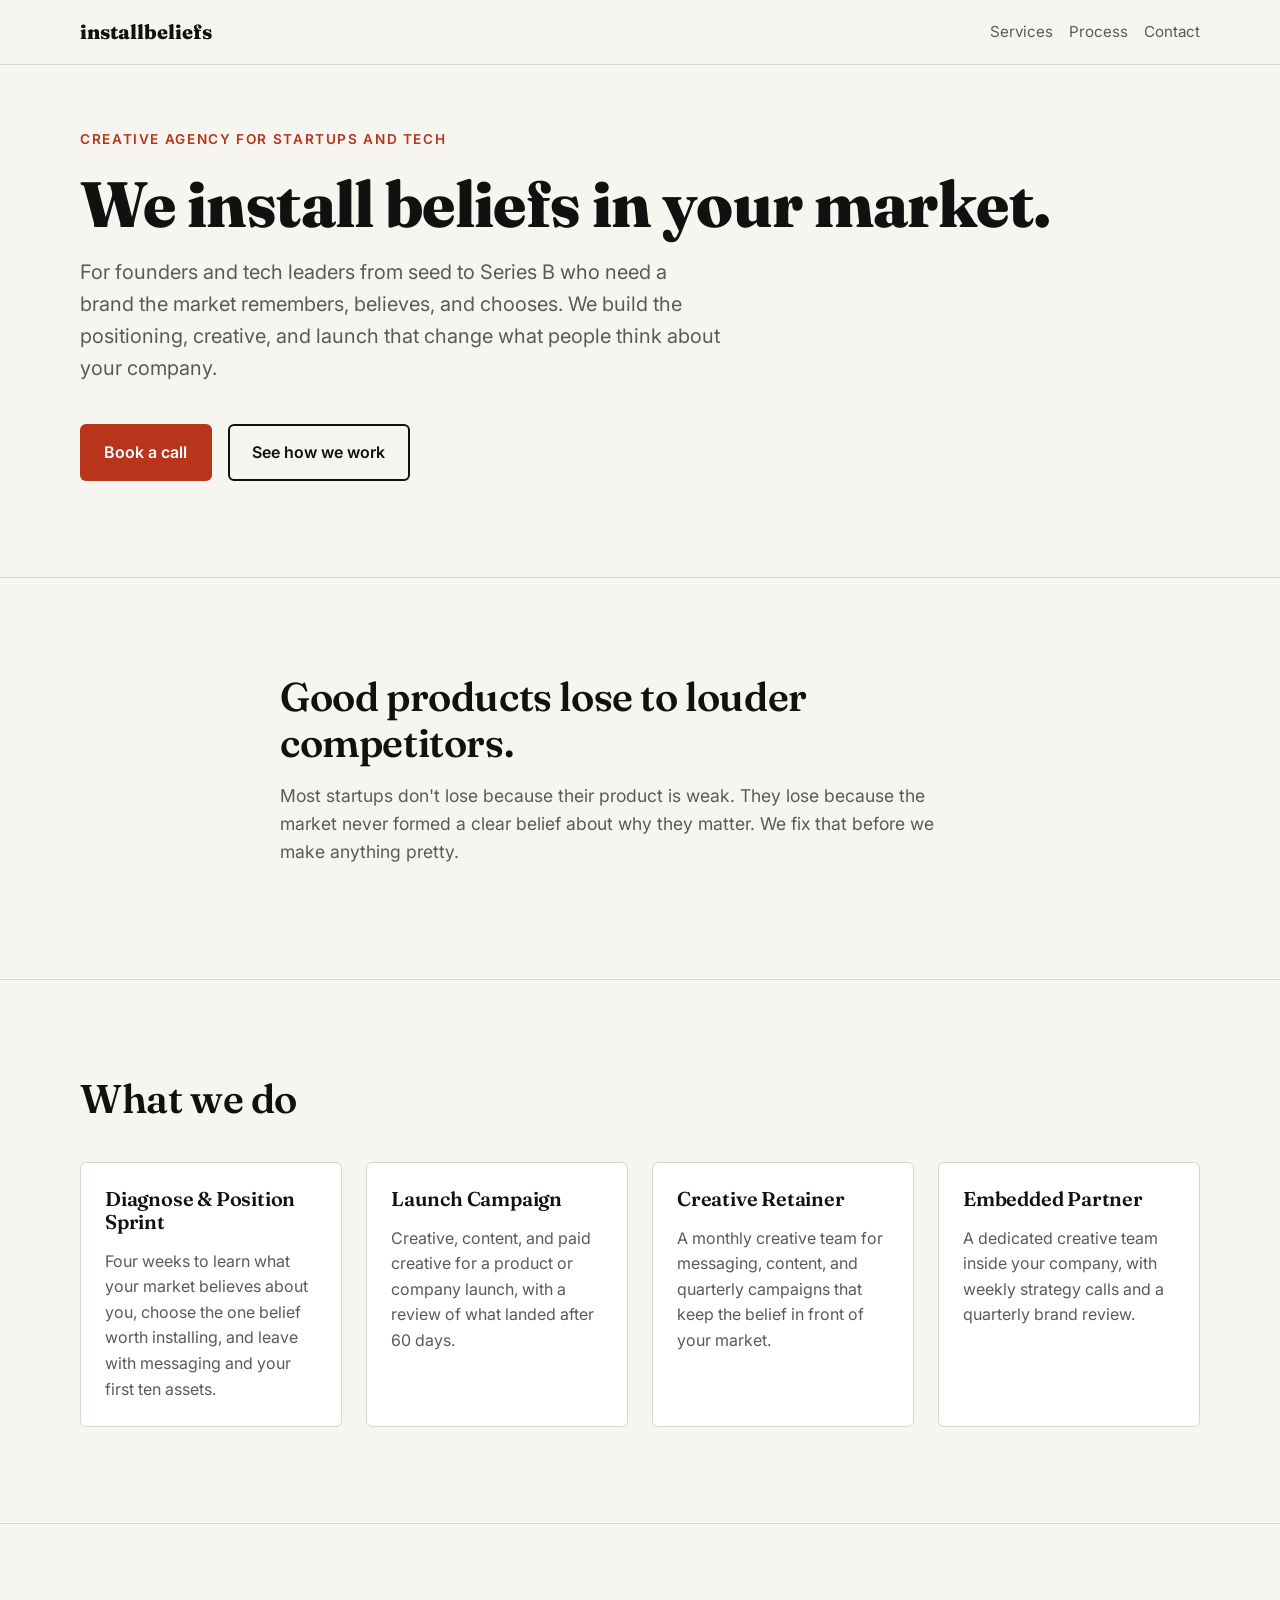
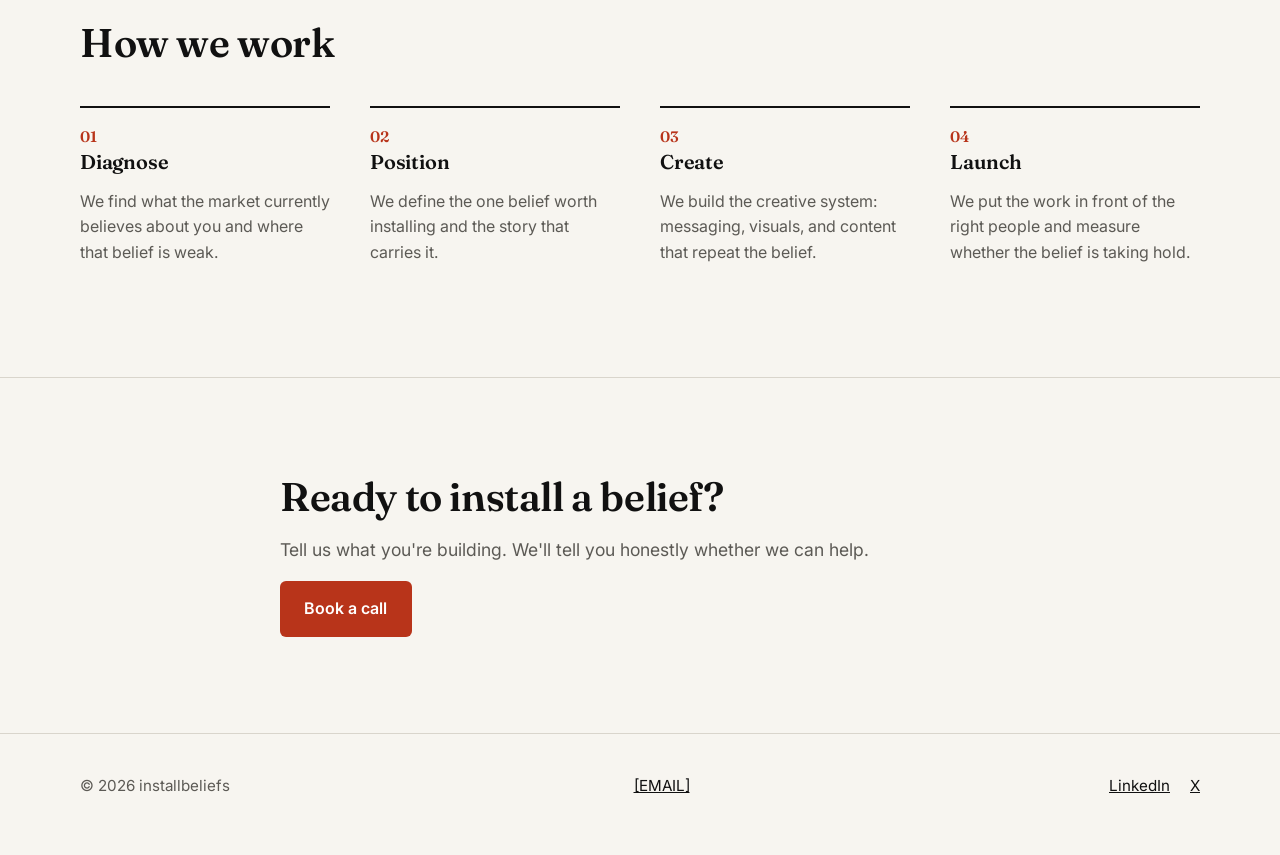
==== index.html @ 80e68b8f "content: add agency name and services, remove empty work section installbeliefs name, four services," ====
<!--
PLACEHOLDERS TO REPLACE (every bracketed placeholder still in this file):
- [EMAIL]  (footer mailto + visible text)
- [SOCIAL URL]  (footer social links, LinkedIn + X)
-->
<!DOCTYPE html>
<html lang="en">
<head>
  <meta charset="UTF-8">
  <meta name="viewport" content="width=device-width, initial-scale=1.0">
  <title>installbeliefs | We install beliefs in your market.</title>
  <meta name="description" content="A creative agency for startups and tech companies that shapes how the market perceives, remembers, and chooses your brand.">
  <meta property="og:title" content="installbeliefs | We install beliefs in your market.">
  <meta property="og:description" content="Creative agency for startups and tech companies.">
  <meta property="og:type" content="website">
  <meta property="og:url" content="https://installbeliefs.com">
  <link rel="preconnect" href="https://fonts.googleapis.com">
  <link rel="preconnect" href="https://fonts.gstatic.com" crossorigin>
  <link href="https://fonts.googleapis.com/css2?family=Fraunces:opsz,wght@9..144,600;9..144,800&family=Inter:wght@400;500;600&display=swap" rel="stylesheet">
  <link rel="stylesheet" href="styles.css">
</head>
<body>

  <a class="skip-link" href="#main">Skip to content</a>

  <header class="site-header">
    <div class="container header-inner">
      <a class="logo" href="index.html">installbeliefs</a>
      <nav class="site-nav" aria-label="Primary">
        <a href="#services">Services</a>
        <a href="#process">Process</a>
        <a href="contact.html">Contact</a>
      </nav>
    </div>
  </header>

  <main id="main">

    <section class="hero">
      <div class="container">
        <p class="eyebrow">Creative agency for startups and tech</p>
        <h1>We install beliefs in your market.</h1>
        <p class="lead">For founders and tech leaders from seed to Series B who need a brand the market remembers, believes, and chooses. We build the positioning, creative, and launch that change what people think about your company.</p>
        <div class="cta-row">
          <a class="btn btn-primary" href="contact.html">Book a call</a>
          <a class="btn btn-ghost" href="#process">See how we work</a>
        </div>
      </div>
    </section>

    <section class="problem">
      <div class="container narrow">
        <h2>Good products lose to louder competitors.</h2>
        <p>Most startups don't lose because their product is weak. They lose because the market never formed a clear belief about why they matter. We fix that before we make anything pretty.</p>
      </div>
    </section>

    <section class="services" id="services">
      <div class="container">
        <h2>What we do</h2>
        <div class="card-grid">
          <article class="card">
            <h3>Diagnose &amp; Position Sprint</h3>
            <p>Four weeks to learn what your market believes about you, choose the one belief worth installing, and leave with messaging and your first ten assets.</p>
          </article>
          <article class="card">
            <h3>Launch Campaign</h3>
            <p>Creative, content, and paid creative for a product or company launch, with a review of what landed after 60 days.</p>
          </article>
          <article class="card">
            <h3>Creative Retainer</h3>
            <p>A monthly creative team for messaging, content, and quarterly campaigns that keep the belief in front of your market.</p>
          </article>
          <article class="card">
            <h3>Embedded Partner</h3>
            <p>A dedicated creative team inside your company, with weekly strategy calls and a quarterly brand review.</p>
          </article>
        </div>
      </div>
    </section>

    <section class="process" id="process">
      <div class="container">
        <h2>How we work</h2>
        <ol class="steps">
          <li><span class="step-num">01</span><h3>Diagnose</h3><p>We find what the market currently believes about you and where that belief is weak.</p></li>
          <li><span class="step-num">02</span><h3>Position</h3><p>We define the one belief worth installing and the story that carries it.</p></li>
          <li><span class="step-num">03</span><h3>Create</h3><p>We build the creative system: messaging, visuals, and content that repeat the belief.</p></li>
          <li><span class="step-num">04</span><h3>Launch</h3><p>We put the work in front of the right people and measure whether the belief is taking hold.</p></li>
        </ol>
      </div>
    </section>

    <section class="closing">
      <div class="container narrow">
        <h2>Ready to install a belief?</h2>
        <p>Tell us what you're building. We'll tell you honestly whether we can help.</p>
        <a class="btn btn-primary" href="contact.html">Book a call</a>
      </div>
    </section>

  </main>

  <footer class="site-footer">
    <div class="container footer-inner">
      <p>&copy; <span id="year"></span> installbeliefs</p>
      <p><a href="mailto:[EMAIL]">[EMAIL]</a></p>
      <p class="socials">
        <a href="[SOCIAL URL]">LinkedIn</a>
        <a href="[SOCIAL URL]">X</a>
      </p>
    </div>
  </footer>

  <script src="script.js"></script>
</body>
</html>
---- styles.css ----
/* ---------- Tokens ---------- */
:root {
  --ink: #111111;
  --paper: #f7f5f0;
  --muted: #5c5a55;
  --rule: #d9d5cc;
  --input-border: #8a8780;
  --accent: #b8341a; /* placeholder accent */
  --accent-ink: #ffffff;

  --font-display: "Fraunces", Georgia, "Times New Roman", serif;
  --font-body: "Inter", system-ui, -apple-system, "Segoe UI", Roboto, sans-serif;

  --space-1: 0.5rem;
  --space-2: 1rem;
  --space-3: 1.5rem;
  --space-4: 2.5rem;
  --space-5: 4rem;
  --space-6: 6rem;

  --max: 1120px;
  --radius: 6px;
}

/* ---------- Base ---------- */
*, *::before, *::after { box-sizing: border-box; }

html { scroll-behavior: smooth; scroll-padding-top: 72px; }

body {
  margin: 0;
  font-family: var(--font-body);
  font-size: 1rem;
  line-height: 1.6;
  color: var(--ink);
  background: var(--paper);
  -webkit-font-smoothing: antialiased;
}

img { max-width: 100%; height: auto; display: block; }

h1, h2, h3 {
  font-family: var(--font-display);
  line-height: 1.15;
  margin: 0 0 var(--space-2);
  letter-spacing: -0.01em;
}
h1 { font-size: clamp(2.25rem, 5vw + 1rem, 4rem); font-weight: 800; }
h2 { font-size: clamp(1.75rem, 3vw + 1rem, 2.5rem); font-weight: 600; }
h3 { font-size: 1.25rem; font-weight: 600; }

p { margin: 0 0 var(--space-2); }
a { color: inherit; }

.container {
  width: min(100% - 2 * var(--space-3), var(--max));
  margin-inline: auto;
}
.narrow { max-width: 720px; }

.skip-link {
  position: absolute;
  left: -9999px;
  top: 0;
  background: var(--ink);
  color: var(--paper);
  padding: var(--space-1) var(--space-2);
}
.skip-link:focus { left: var(--space-2); top: var(--space-2); z-index: 100; }

:focus-visible {
  outline: 3px solid var(--accent);
  outline-offset: 3px;
}

/* ---------- Buttons ---------- */
.btn {
  display: inline-block;
  padding: 0.85rem 1.4rem;
  border-radius: var(--radius);
  font-weight: 600;
  text-decoration: none;
  border: 2px solid transparent;
  cursor: pointer;
  font: inherit;
  font-weight: 600;
  transition: background-color 0.15s ease, color 0.15s ease;
}
.btn-primary {
  background: var(--accent);
  color: var(--accent-ink);
}
.btn-primary:hover { background: var(--ink); }
.btn-ghost {
  border-color: var(--ink);
  color: var(--ink);
  background: transparent;
}
.btn-ghost:hover { background: var(--ink); color: var(--paper); }

/* ---------- Header ---------- */
.site-header {
  position: sticky;
  top: 0;
  z-index: 50;
  background: var(--paper);
  border-bottom: 1px solid var(--rule);
}
.header-inner {
  display: flex;
  align-items: center;
  justify-content: space-between;
  gap: var(--space-2);
  min-height: 64px;
  flex-wrap: wrap;
}
.logo {
  font-family: var(--font-display);
  font-weight: 800;
  font-size: 1.25rem;
  text-decoration: none;
}
.site-nav {
  display: flex;
  gap: var(--space-2);
  flex-wrap: wrap;
}
.site-nav a {
  text-decoration: none;
  font-size: 0.95rem;
  padding: 0.25rem 0;
  color: var(--muted);
}
.site-nav a:hover,
.site-nav a[aria-current="page"] { color: var(--ink); }

/* ---------- Hero ---------- */
.hero {
  padding: var(--space-5) 0 var(--space-6);
}
.eyebrow {
  font-size: 0.85rem;
  text-transform: uppercase;
  letter-spacing: 0.12em;
  color: var(--accent);
  font-weight: 600;
  margin-bottom: var(--space-2);
}
.lead {
  font-size: clamp(1.05rem, 1vw + 0.9rem, 1.25rem);
  color: var(--muted);
  max-width: 640px;
  margin-bottom: var(--space-4);
}
.cta-row {
  display: flex;
  gap: var(--space-2);
  flex-wrap: wrap;
}

/* ---------- Sections ---------- */
section { padding: var(--space-6) 0; border-top: 1px solid var(--rule); }
.hero { border-top: none; }

.problem h2 { max-width: 22ch; }
.problem p { color: var(--muted); font-size: 1.1rem; max-width: 60ch; }

.card-grid {
  display: grid;
  gap: var(--space-3);
  grid-template-columns: 1fr;
  margin-top: var(--space-4);
}
.card {
  background: #ffffff;
  border: 1px solid var(--rule);
  border-radius: var(--radius);
  padding: var(--space-3);
  transition: border-color 0.15s ease;
}
.card:hover { border-color: var(--ink); }
.card p { color: var(--muted); margin: 0; }

.case-client {
  font-size: 0.8rem;
  text-transform: uppercase;
  letter-spacing: 0.1em;
  color: var(--muted);
  font-weight: 600;
}
.card p.case-result {
  margin-top: var(--space-2);
  color: var(--ink) !important;
}
.case-result strong {
  font-family: var(--font-display);
  font-size: 1.75rem;
  color: var(--accent);
  display: block;
}

/* ---------- Process ---------- */
.steps {
  list-style: none;
  padding: 0;
  margin: var(--space-4) 0 0;
  display: grid;
  gap: var(--space-4);
  grid-template-columns: 1fr;
  counter-reset: none;
}
.steps li { border-top: 2px solid var(--ink); padding-top: var(--space-2); }
.step-num {
  font-family: var(--font-display);
  font-size: 0.95rem;
  color: var(--accent);
  font-weight: 600;
}
.steps p { color: var(--muted); }

/* ---------- Closing ---------- */
.closing { text-align: left; }
.closing p { color: var(--muted); font-size: 1.1rem; }

/* ---------- Contact ---------- */
.contact { padding-top: var(--space-5); }
.contact-grid {
  display: grid;
  gap: var(--space-5);
  grid-template-columns: 1fr;
}
.contact-form {
  display: grid;
  gap: var(--space-3);
}
.field { display: grid; gap: var(--space-1); }
.field label { font-weight: 500; }
.field input,
.field textarea,
.field select {
  font: inherit;
  padding: 0.7rem 0.85rem;
  border: 1px solid var(--input-border);
  border-radius: var(--radius);
  background: #ffffff;
  color: var(--ink);
  width: 100%;
}
.field input:focus-visible,
.field textarea:focus-visible,
.field select:focus-visible {
  outline: 3px solid var(--accent);
  outline-offset: 0;
  border-color: var(--accent);
}
.field input[aria-invalid="true"],
.field textarea[aria-invalid="true"] {
  border-color: #b3261e;
}
.error {
  color: #b3261e;
  font-size: 0.9rem;
  margin: 0;
  min-height: 0;
}
.error:empty { display: none; }
.form-success {
  color: var(--ink);
  background: #e7f3e8;
  border-left: 4px solid #2e7d32;
  padding: var(--space-2);
  border-radius: var(--radius);
}
.form-success[hidden] { display: none; }

/* ---------- Footer ---------- */
.site-footer {
  border-top: 1px solid var(--rule);
  padding: var(--space-4) 0;
  font-size: 0.95rem;
  color: var(--muted);
}
.footer-inner {
  display: flex;
  flex-wrap: wrap;
  gap: var(--space-2);
  justify-content: space-between;
  align-items: center;
}
.site-footer a { color: var(--ink); }
.socials a { margin-left: var(--space-2); }

/* ---------- Tablet and up ---------- */
@media (min-width: 768px) {
  .card-grid { grid-template-columns: repeat(2, 1fr); }
  .steps { grid-template-columns: repeat(2, 1fr); }
  .contact-grid { grid-template-columns: 1fr 1fr; }
}

/* ---------- Desktop ---------- */
@media (min-width: 1024px) {
  .card-grid.work-grid,
  .work .card-grid { grid-template-columns: repeat(3, 1fr); }
  .services .card-grid { grid-template-columns: repeat(4, 1fr); }
  .steps { grid-template-columns: repeat(4, 1fr); }
}

/* ---------- Reduced motion ---------- */
@media (prefers-reduced-motion: reduce) {
  html { scroll-behavior: auto; }
  * { transition: none !important; }
}
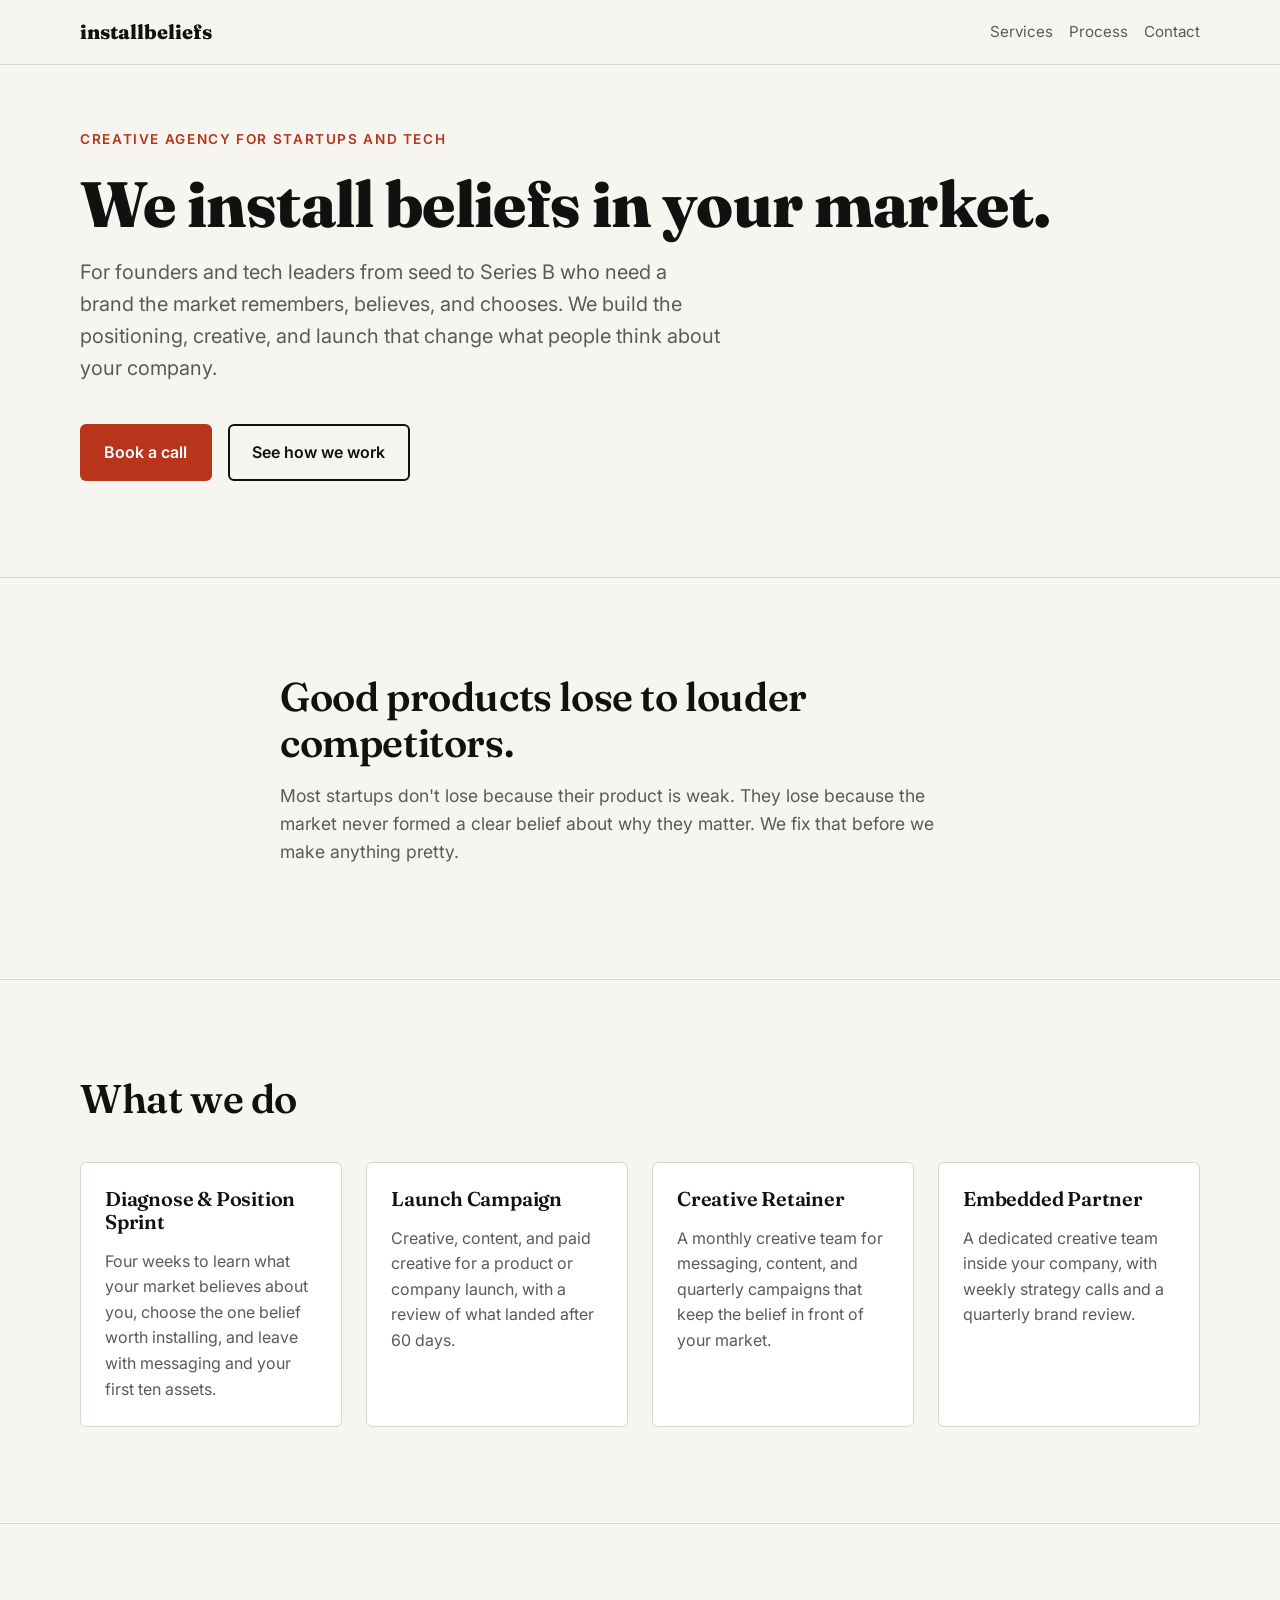
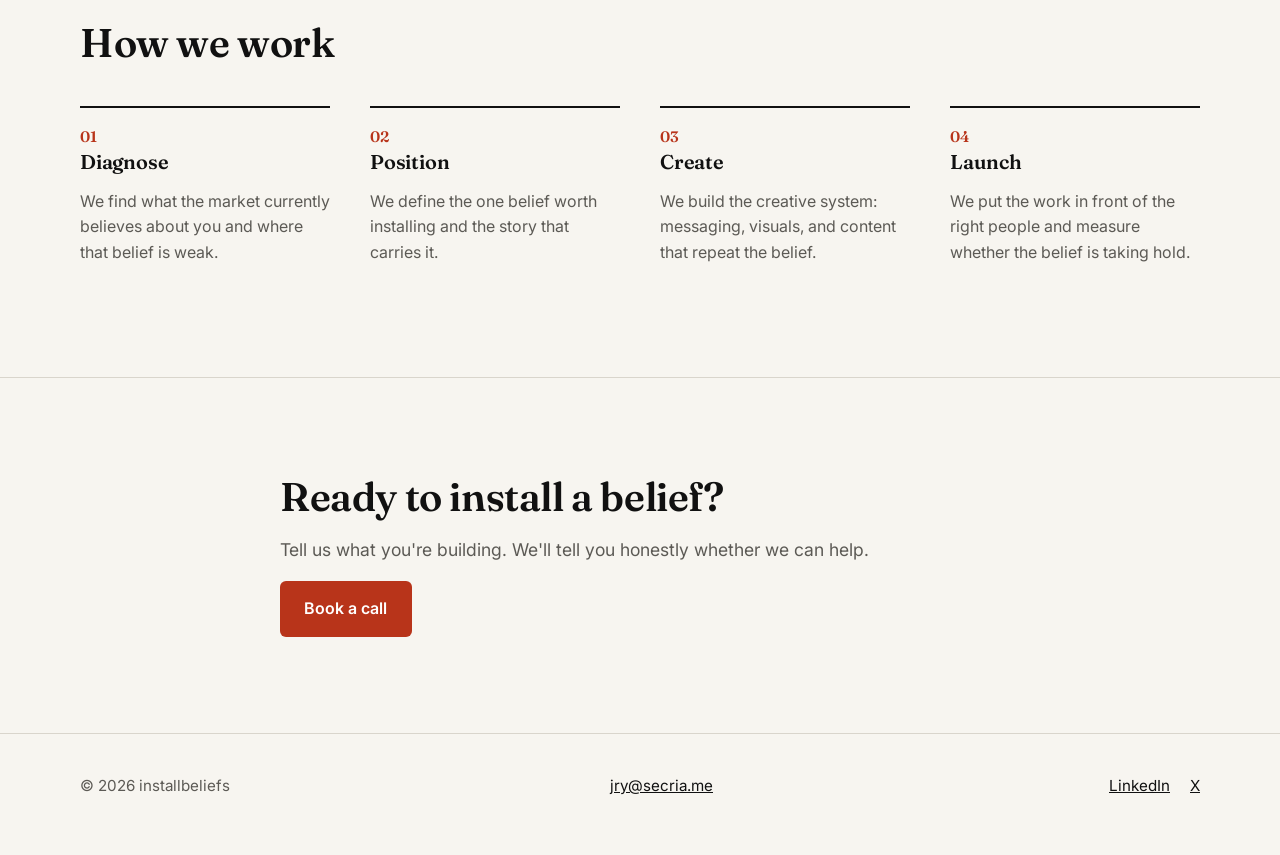
==== commit a3f68fe6: "content: add real contact values and endpoint" ====
--- a/index.html
+++ b/index.html
@@ -1,7 +1,5 @@
 <!--
-PLACEHOLDERS TO REPLACE (every bracketed placeholder still in this file):
-- [EMAIL]  (footer mailto + visible text)
-- [SOCIAL URL]  (footer social links, LinkedIn + X)
+PLACEHOLDER INVENTORY: none remain in this file. Real email and social URLs added 2026-10-11.
 -->
 <!DOCTYPE html>
 <html lang="en">
@@ -14,9 +12,11 @@
   <meta property="og:description" content="Creative agency for startups and tech companies.">
   <meta property="og:type" content="website">
   <meta property="og:url" content="https://installbeliefs.com">
+  <meta property="og:image" content="https://installbeliefs.com/og-image.png">
   <link rel="preconnect" href="https://fonts.googleapis.com">
   <link rel="preconnect" href="https://fonts.gstatic.com" crossorigin>
   <link href="https://fonts.googleapis.com/css2?family=Fraunces:opsz,wght@9..144,600;9..144,800&family=Inter:wght@400;500;600&display=swap" rel="stylesheet">
+  <link rel="icon" href="data:image/svg+xml,%3Csvg xmlns='http://www.w3.org/2000/svg' viewBox='0 0 16 16'%3E%3Ccircle cx='8' cy='3' r='1.6' fill='%23b8341a'/%3E%3Crect x='7.1' y='6' width='1.8' height='8' fill='%23b8341a'/%3E%3C/svg%3E">
   <link rel="stylesheet" href="styles.css">
 </head>
 <body>
@@ -104,10 +104,10 @@
   <footer class="site-footer">
     <div class="container footer-inner">
       <p>&copy; <span id="year"></span> installbeliefs</p>
-      <p><a href="mailto:[EMAIL]">[EMAIL]</a></p>
+      <p><a href="mailto:jry@secria.me">jry@secria.me</a></p>
       <p class="socials">
-        <a href="[SOCIAL URL]">LinkedIn</a>
-        <a href="[SOCIAL URL]">X</a>
+        <a href="https://www.linkedin.com/in/juliusy3/">LinkedIn</a>
+        <a href="https://x.com/juliusxyoung">X</a>
       </p>
     </div>
   </footer>
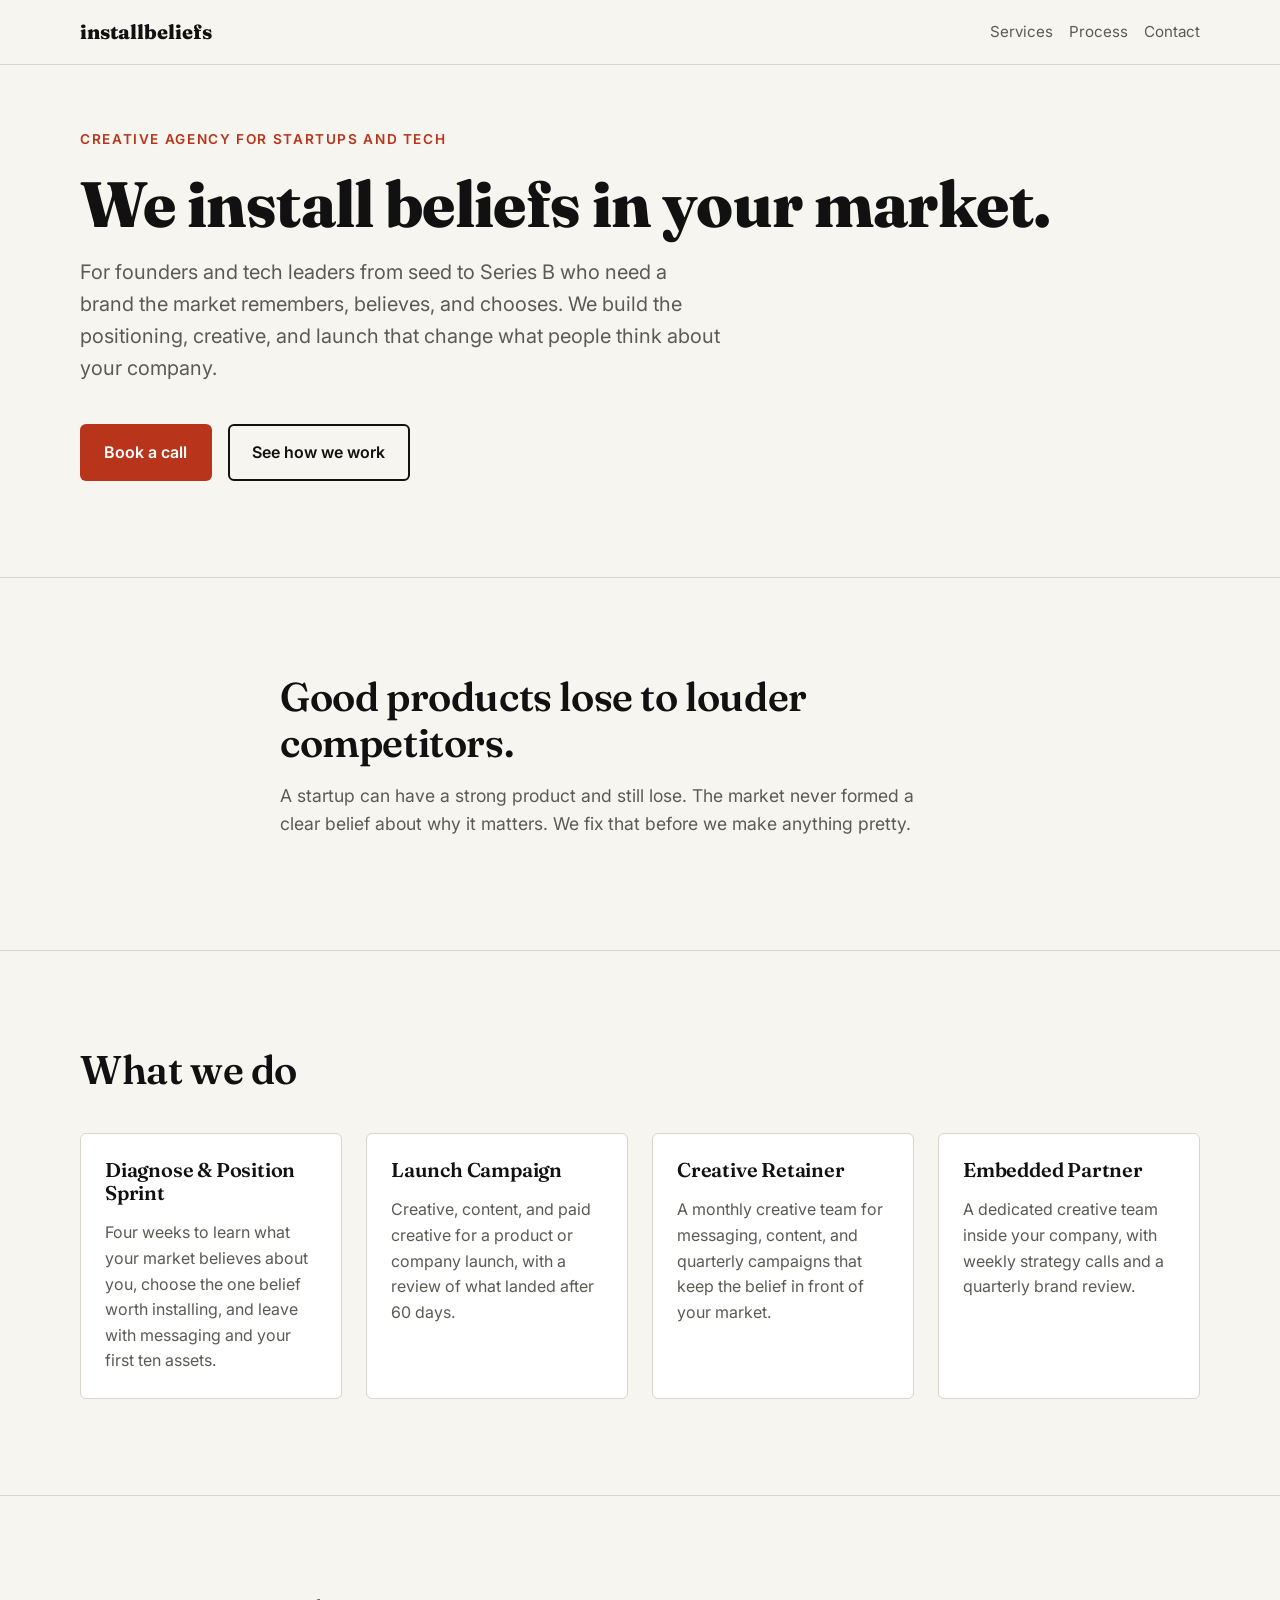
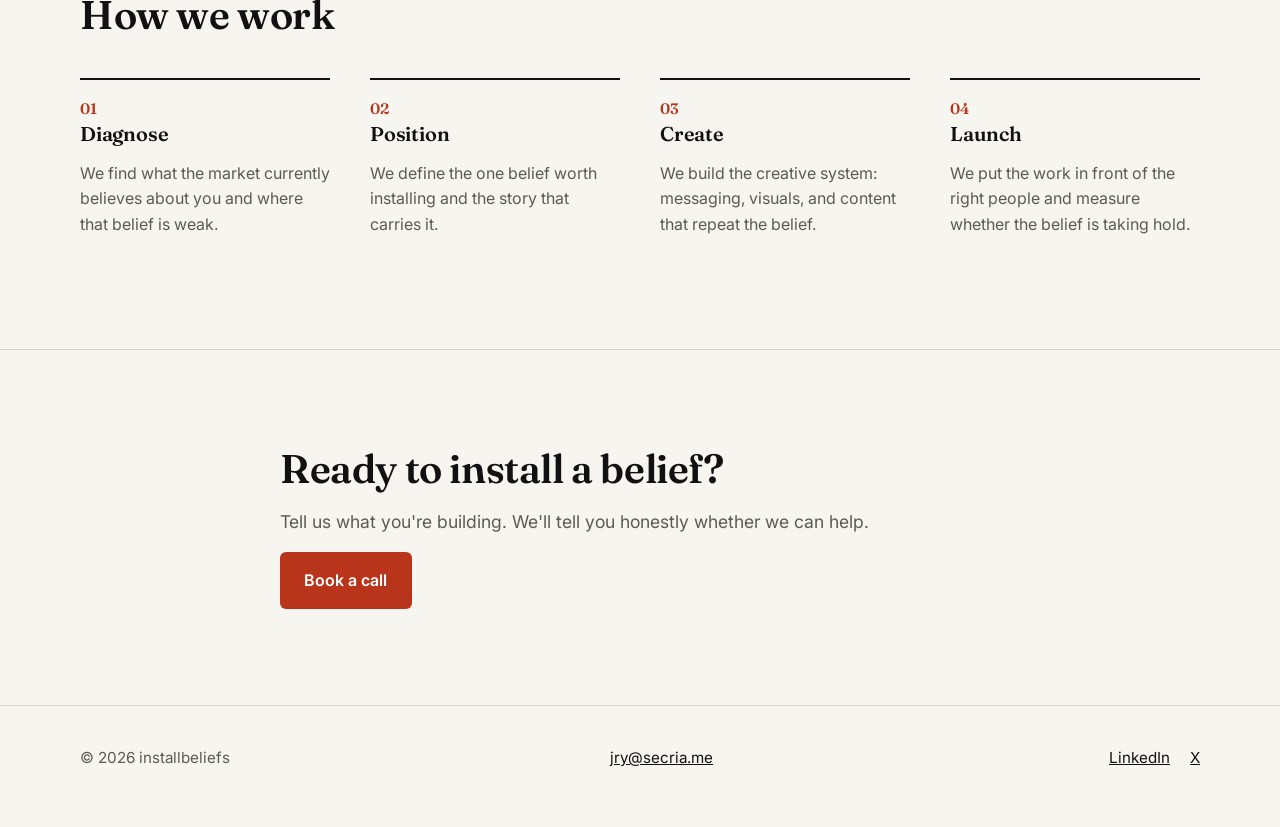
==== commit 9713f1ee: "narrative: remove unsourced Most startups claim from problem copy" ====
--- a/index.html
+++ b/index.html
@@ -51,7 +51,7 @@
     <section class="problem">
       <div class="container narrow">
         <h2>Good products lose to louder competitors.</h2>
-        <p>Most startups don't lose because their product is weak. They lose because the market never formed a clear belief about why they matter. We fix that before we make anything pretty.</p>
+        <p>A startup can have a strong product and still lose. The market never formed a clear belief about why it matters. We fix that before we make anything pretty.</p>
       </div>
     </section>
 
--- a/styles.css
+++ b/styles.css
@@ -232,6 +232,11 @@
 .contact-form {
   display: grid;
   gap: var(--space-3);
+}
+/* Honeypot: moved here from an inline style so the CSP can drop 'unsafe-inline'. */
+.contact-form input[name="company_website"] {
+  position: absolute;
+  left: -9999px;
 }
 .field { display: grid; gap: var(--space-1); }
 .field label { font-weight: 500; }
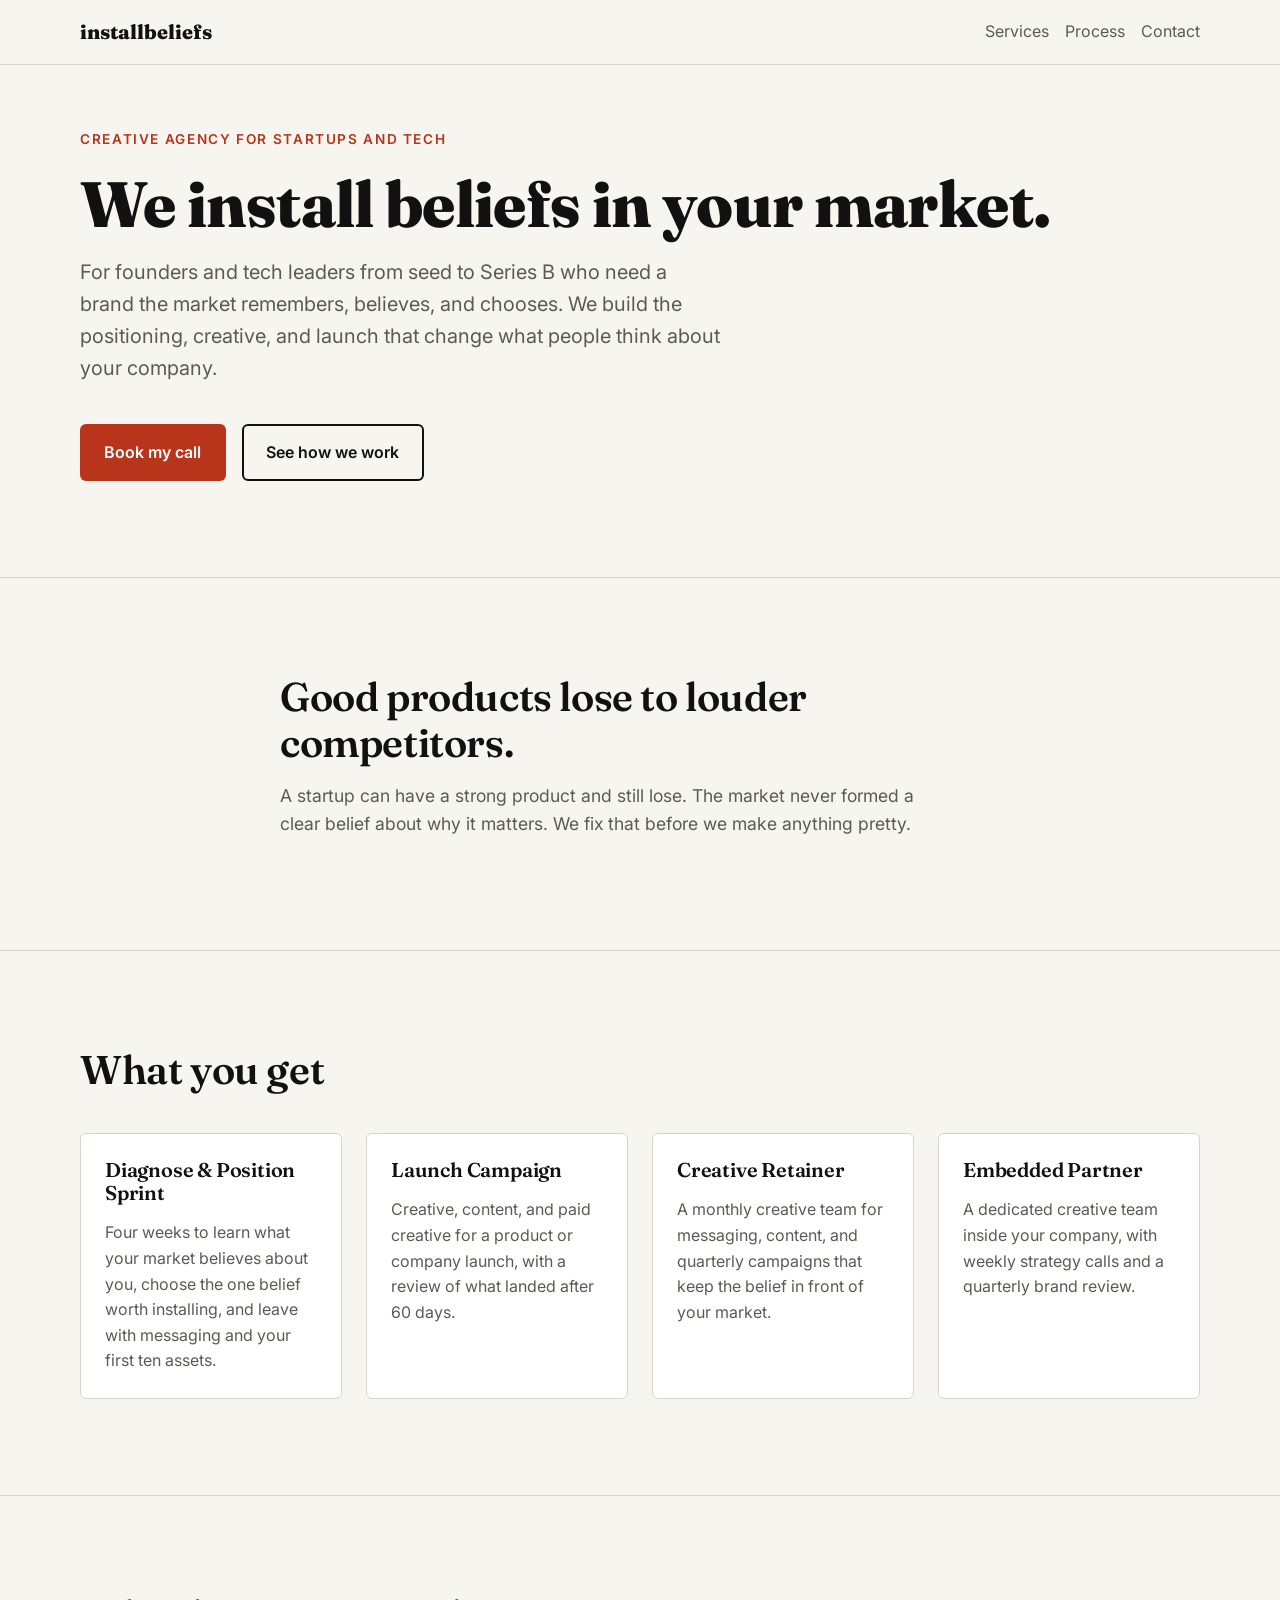
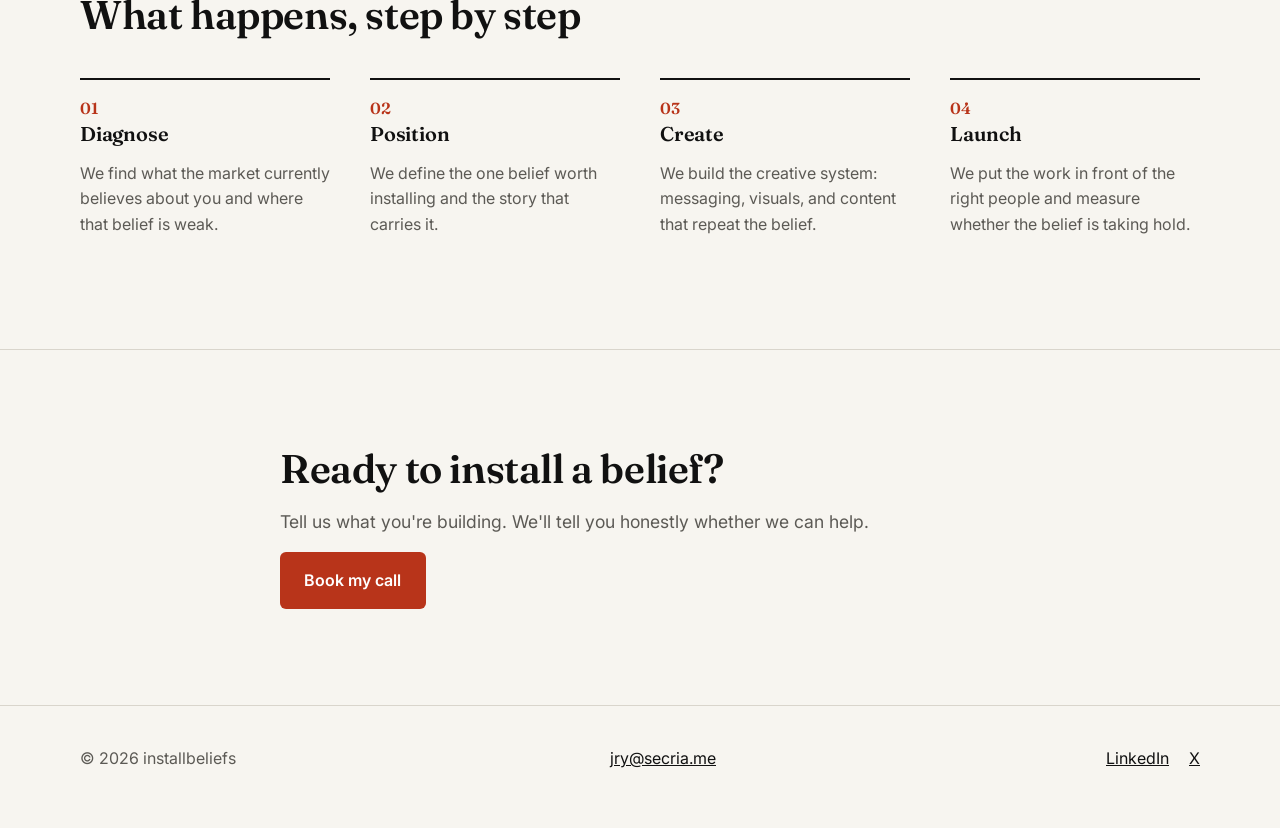
==== commit 81d42a06: "design: first-person CTAs and specific section labels" ====
--- a/index.html
+++ b/index.html
@@ -42,7 +42,7 @@
         <h1>We install beliefs in your market.</h1>
         <p class="lead">For founders and tech leaders from seed to Series B who need a brand the market remembers, believes, and chooses. We build the positioning, creative, and launch that change what people think about your company.</p>
         <div class="cta-row">
-          <a class="btn btn-primary" href="contact.html">Book a call</a>
+          <a class="btn btn-primary" href="contact.html">Book my call</a>
           <a class="btn btn-ghost" href="#process">See how we work</a>
         </div>
       </div>
@@ -57,7 +57,7 @@
 
     <section class="services" id="services">
       <div class="container">
-        <h2>What we do</h2>
+        <h2>What you get</h2>
         <div class="card-grid">
           <article class="card">
             <h3>Diagnose &amp; Position Sprint</h3>
@@ -81,7 +81,7 @@
 
     <section class="process" id="process">
       <div class="container">
-        <h2>How we work</h2>
+        <h2>What happens, step by step</h2>
         <ol class="steps">
           <li><span class="step-num">01</span><h3>Diagnose</h3><p>We find what the market currently believes about you and where that belief is weak.</p></li>
           <li><span class="step-num">02</span><h3>Position</h3><p>We define the one belief worth installing and the story that carries it.</p></li>
@@ -95,7 +95,7 @@
       <div class="container narrow">
         <h2>Ready to install a belief?</h2>
         <p>Tell us what you're building. We'll tell you honestly whether we can help.</p>
-        <a class="btn btn-primary" href="contact.html">Book a call</a>
+        <a class="btn btn-primary" href="contact.html">Book my call</a>
       </div>
     </section>
 
--- a/styles.css
+++ b/styles.css
@@ -127,7 +127,7 @@
 }
 .site-nav a {
   text-decoration: none;
-  font-size: 0.95rem;
+  font-size: 1rem;
   padding: 0.25rem 0;
   color: var(--muted);
 }
@@ -212,7 +212,7 @@
 .steps li { border-top: 2px solid var(--ink); padding-top: var(--space-2); }
 .step-num {
   font-family: var(--font-display);
-  font-size: 0.95rem;
+  font-size: 1rem;
   color: var(--accent);
   font-weight: 600;
 }
@@ -239,7 +239,7 @@
   left: -9999px;
 }
 .field { display: grid; gap: var(--space-1); }
-.field label { font-weight: 500; }
+.field label { font-weight: 600; }
 .field input,
 .field textarea,
 .field select {
@@ -264,7 +264,7 @@
 }
 .error {
   color: #b3261e;
-  font-size: 0.9rem;
+  font-size: 1rem;
   margin: 0;
   min-height: 0;
 }
@@ -282,7 +282,7 @@
 .site-footer {
   border-top: 1px solid var(--rule);
   padding: var(--space-4) 0;
-  font-size: 0.95rem;
+  font-size: 1rem;
   color: var(--muted);
 }
 .footer-inner {
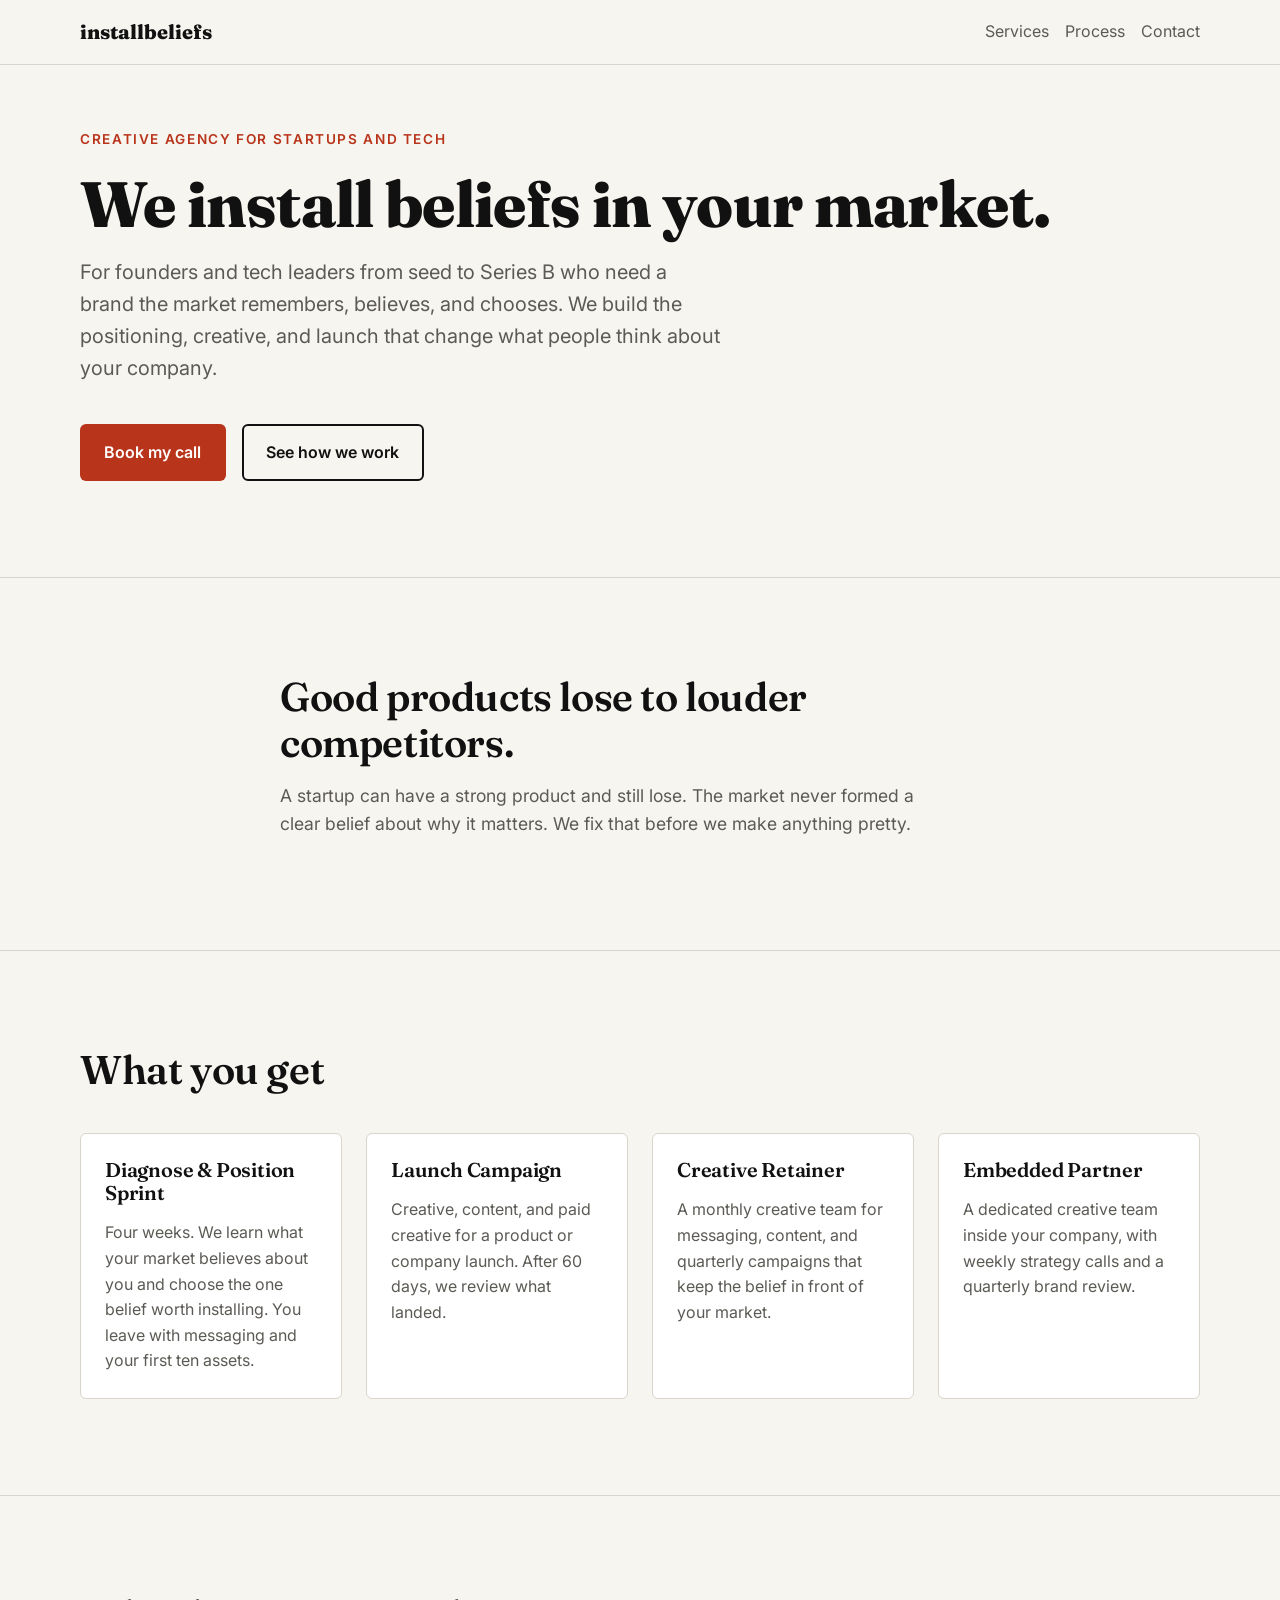
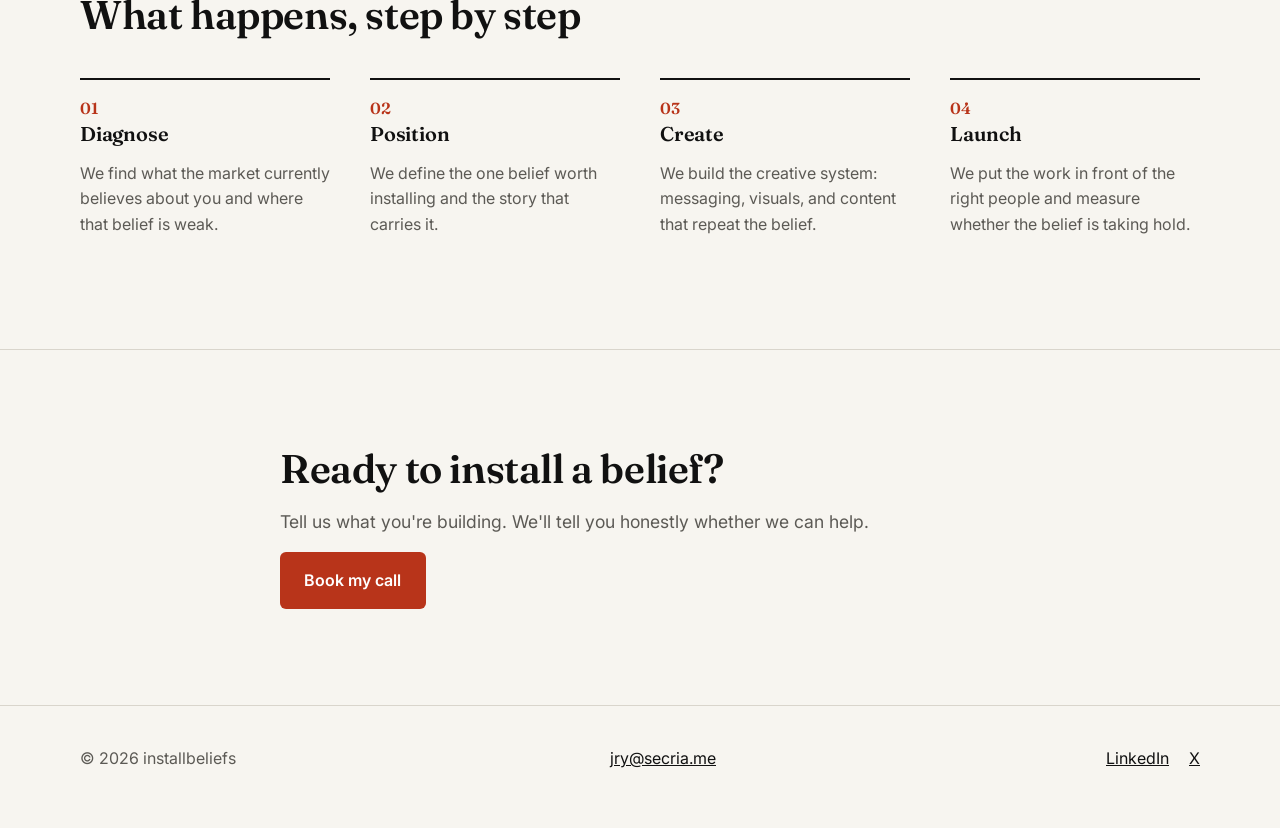
==== commit 49c4b9cb: "design: split long sentences in the Sprint and Launch cards" ====
--- a/index.html
+++ b/index.html
@@ -61,11 +61,11 @@
         <div class="card-grid">
           <article class="card">
             <h3>Diagnose &amp; Position Sprint</h3>
-            <p>Four weeks to learn what your market believes about you, choose the one belief worth installing, and leave with messaging and your first ten assets.</p>
+            <p>Four weeks. We learn what your market believes about you and choose the one belief worth installing. You leave with messaging and your first ten assets.</p>
           </article>
           <article class="card">
             <h3>Launch Campaign</h3>
-            <p>Creative, content, and paid creative for a product or company launch, with a review of what landed after 60 days.</p>
+            <p>Creative, content, and paid creative for a product or company launch. After 60 days, we review what landed.</p>
           </article>
           <article class="card">
             <h3>Creative Retainer</h3>
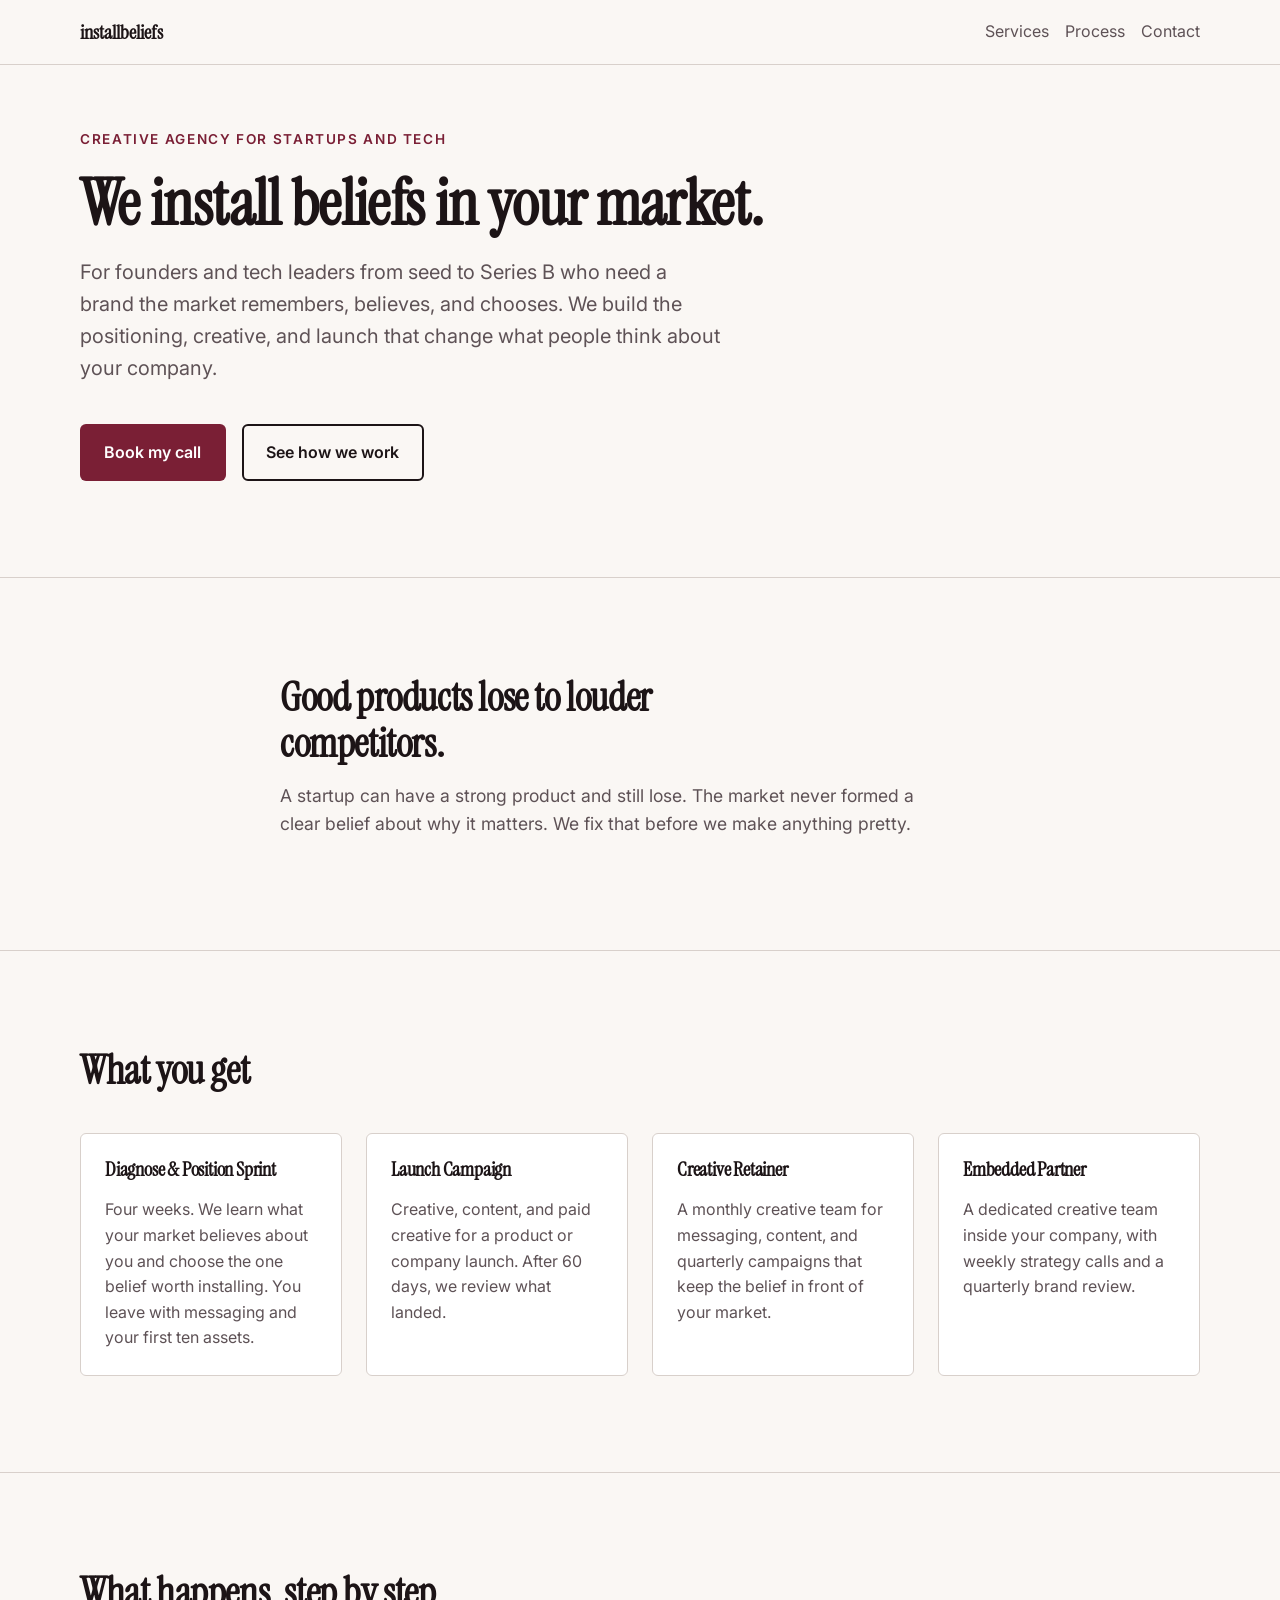
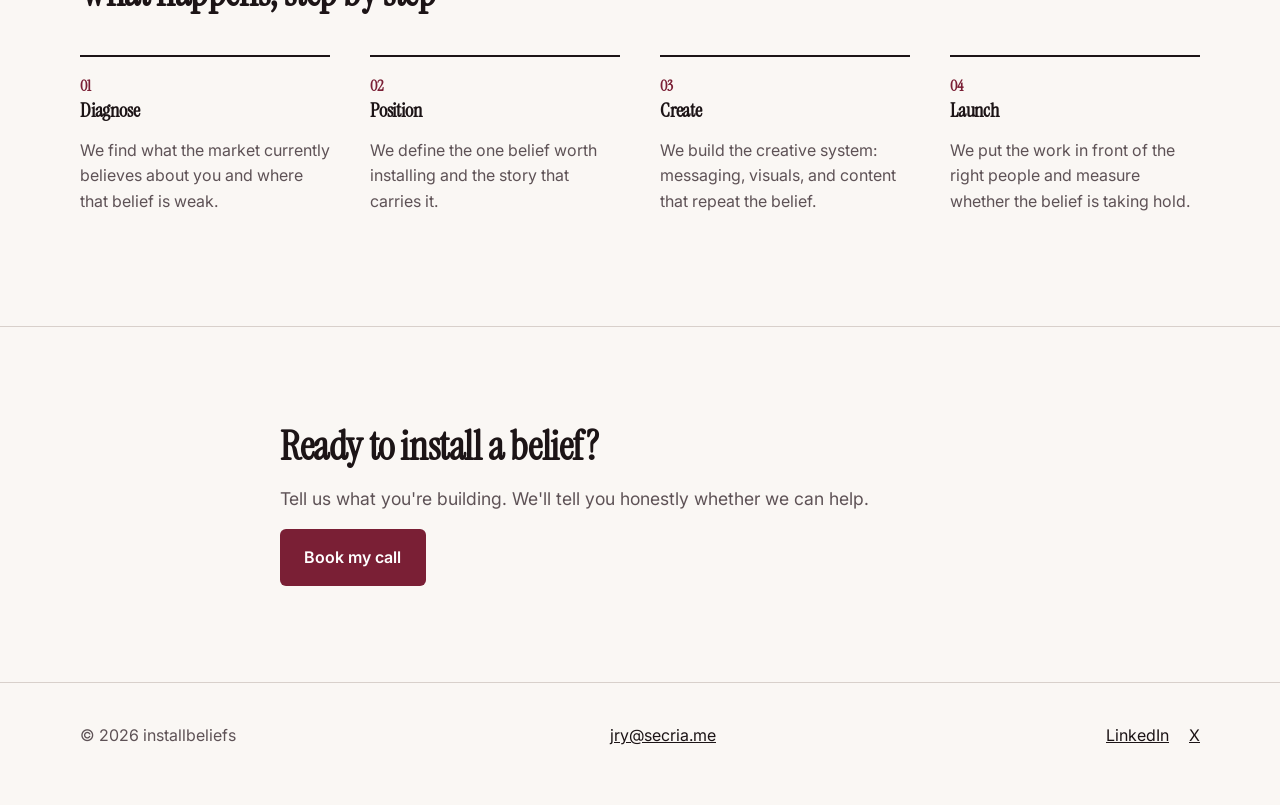
==== commit 8fe311c7: "design: burgundy palette and Instrument Serif display font" ====
--- a/index.html
+++ b/index.html
@@ -15,8 +15,8 @@
   <meta property="og:image" content="https://installbeliefs.com/og-image.png">
   <link rel="preconnect" href="https://fonts.googleapis.com">
   <link rel="preconnect" href="https://fonts.gstatic.com" crossorigin>
-  <link href="https://fonts.googleapis.com/css2?family=Fraunces:opsz,wght@9..144,600;9..144,800&family=Inter:wght@400;500;600&display=swap" rel="stylesheet">
-  <link rel="icon" href="data:image/svg+xml,%3Csvg xmlns='http://www.w3.org/2000/svg' viewBox='0 0 16 16'%3E%3Ccircle cx='8' cy='3' r='1.6' fill='%23b8341a'/%3E%3Crect x='7.1' y='6' width='1.8' height='8' fill='%23b8341a'/%3E%3C/svg%3E">
+  <link href="https://fonts.googleapis.com/css2?family=Instrument+Serif&family=Inter:wght@400;600&display=swap" rel="stylesheet">
+  <link rel="icon" href="data:image/svg+xml,%3Csvg xmlns='http://www.w3.org/2000/svg' viewBox='0 0 16 16'%3E%3Ccircle cx='8' cy='3' r='1.6' fill='%237a1f35'/%3E%3Crect x='7.1' y='6' width='1.8' height='8' fill='%237a1f35'/%3E%3C/svg%3E">
   <link rel="stylesheet" href="styles.css">
 </head>
 <body>
--- a/styles.css
+++ b/styles.css
@@ -1,14 +1,14 @@
 /* ---------- Tokens ---------- */
 :root {
-  --ink: #111111;
-  --paper: #f7f5f0;
-  --muted: #5c5a55;
-  --rule: #d9d5cc;
-  --input-border: #8a8780;
-  --accent: #b8341a; /* placeholder accent */
+  --ink: #1c1416;
+  --paper: #faf7f4;
+  --muted: #5e5256;
+  --rule: #d8d0cb;
+  --input-border: #857a7d;
+  --accent: #7a1f35; /* burgundy */
   --accent-ink: #ffffff;
 
-  --font-display: "Fraunces", Georgia, "Times New Roman", serif;
+  --font-display: "Instrument Serif", Georgia, "Times New Roman", serif;
   --font-body: "Inter", system-ui, -apple-system, "Segoe UI", Roboto, sans-serif;
 
   --space-1: 0.5rem;
